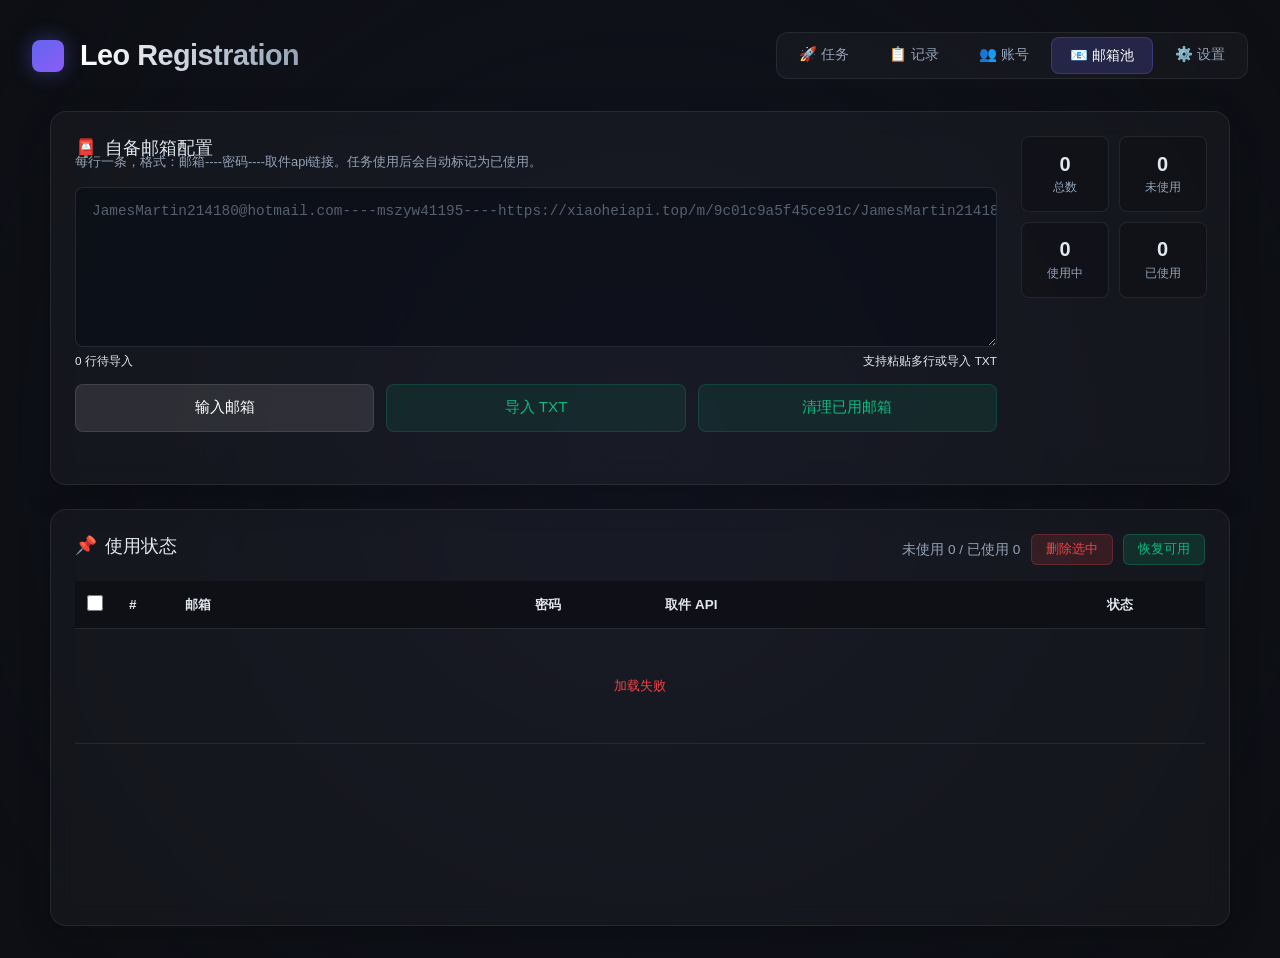
==== static/custom_emails.html @ 6fba9e3c "Initial project import with cloakbrowser mode" ====
<!DOCTYPE html>
<html lang="zh-CN">
<head>
    <meta charset="UTF-8">
    <meta name="viewport" content="width=device-width, initial-scale=1.0">
    <title>自备邮箱池 - Leo 注册枢纽</title>
    <link rel="stylesheet" href="style.css">
</head>
<body>
    <div class="glass-bg"></div>
    <div class="container">
        <header>
            <div class="header-row">
                <div class="logo-box">
                    <div class="logo-icon"></div>
                    <h1>Leo Registration</h1>
                </div>
                <nav class="nav-links">
                    <a href="/" class="nav-link">🚀 任务</a>
                    <a href="/records.html" class="nav-link">📋 记录</a>
                    <a href="/accounts.html" class="nav-link">👥 账号</a>
                    <a href="/custom_emails.html" class="nav-link active">📧 邮箱池</a>
                    <a href="/settings.html" class="nav-link">⚙️ 设置</a>
                </nav>
            </div>
        </header>

        <div class="custom-email-shell">
            <section class="custom-email-config glass-card">
                <div class="custom-email-config-main">
                    <h2><span class="icon">📮</span> 自备邮箱配置</h2>
                    <p class="card-desc">每行一条，格式：邮箱----密码----取件api链接。任务使用后会自动标记为已使用。</p>
                    <textarea id="custom-email-text" rows="6" spellcheck="false" placeholder="JamesMartin214180@hotmail.com----mszyw41195----https://xiaoheiapi.top/m/9c01c9a5f45ce91c/JamesMartin214180%40hotmail.com"></textarea>
                    <div class="custom-email-input-meta">
                        <span id="custom-email-line-count">0 行待导入</span>
                        <span>支持粘贴多行或导入 TXT</span>
                    </div>
                    <div class="custom-email-actions">
                        <button class="btn primary" id="import-custom-email-btn">输入邮箱</button>
                        <button class="btn secondary" id="import-txt-btn">导入 TXT</button>
                        <button class="btn secondary" id="clear-used-email-btn">清理已用邮箱</button>
                        <input type="file" id="custom-email-file" accept=".txt,.csv" style="display:none;">
                    </div>
                    <div class="status-msg" id="custom-email-status"></div>
                </div>
                <div class="custom-email-stats">
                    <div class="email-stat-card">
                        <strong id="stat-total-emails">0</strong>
                        <span>总数</span>
                    </div>
                    <div class="email-stat-card">
                        <strong id="stat-available-emails">0</strong>
                        <span>未使用</span>
                    </div>
                    <div class="email-stat-card">
                        <strong id="stat-claimed-emails">0</strong>
                        <span>使用中</span>
                    </div>
                    <div class="email-stat-card">
                        <strong id="stat-used-emails">0</strong>
                        <span>已使用</span>
                    </div>
                </div>
            </section>

            <section class="custom-email-table-card glass-card">
                <div class="custom-email-table-header">
                    <h2><span class="icon">📌</span> 使用状态</h2>
                    <div class="custom-email-table-actions">
                        <span id="custom-email-summary">未使用 0 / 已使用 0</span>
                        <button class="btn-sm danger" id="delete-custom-email-btn">删除选中</button>
                        <button class="btn-sm success" id="reset-custom-email-btn">恢复可用</button>
                    </div>
                </div>
                <div class="custom-email-table-wrap">
                    <table class="custom-email-table">
                        <thead>
                            <tr>
                                <th><input type="checkbox" id="select-all-custom-emails"></th>
                                <th>#</th>
                                <th>邮箱</th>
                                <th>密码</th>
                                <th>取件 API</th>
                                <th>状态</th>
                            </tr>
                        </thead>
                        <tbody id="custom-email-table-body">
                            <tr><td colspan="6" class="table-empty">暂无自备邮箱</td></tr>
                        </tbody>
                    </table>
                </div>
            </section>
        </div>
    </div>

    <script>
    document.addEventListener("DOMContentLoaded", () => {
        const importBtn = document.getElementById("import-custom-email-btn");
        const importTxtBtn = document.getElementById("import-txt-btn");
        const clearUsedBtn = document.getElementById("clear-used-email-btn");
        const fileInput = document.getElementById("custom-email-file");
        const emailText = document.getElementById("custom-email-text");
        const statusEl = document.getElementById("custom-email-status");
        const tableBody = document.getElementById("custom-email-table-body");
        const summaryEl = document.getElementById("custom-email-summary");
        const selectAll = document.getElementById("select-all-custom-emails");
        const resetBtn = document.getElementById("reset-custom-email-btn");
        const deleteBtn = document.getElementById("delete-custom-email-btn");
        const statTotal = document.getElementById("stat-total-emails");
        const statAvailable = document.getElementById("stat-available-emails");
        const statClaimed = document.getElementById("stat-claimed-emails");
        const statUsed = document.getElementById("stat-used-emails");
        const lineCountEl = document.getElementById("custom-email-line-count");
        let currentEmails = [];

        function showStatus(msg, ok) {
            statusEl.style.color = ok ? "var(--success)" : "var(--danger)";
            statusEl.textContent = msg;
        }

        function selectedIds() {
            return Array.from(tableBody.querySelectorAll(".custom-email-cb:checked")).map(cb => cb.value);
        }

        function updateBatchState() {
            const ids = selectedIds();
            const hasSelection = ids.length > 0;
            resetBtn.style.opacity = hasSelection ? 1 : 0.4;
            deleteBtn.style.opacity = hasSelection ? 1 : 0.4;
        }

        function updateInputMeta() {
            const count = emailText.value.split(/\r?\n/).map(line => line.trim()).filter(Boolean).length;
            lineCountEl.textContent = `${count} 行待导入`;
        }

        function statusBadge(item) {
            if (item.status === "used") return '<span class="badge stopped">已使用</span>';
            if (item.status === "claimed") return '<span class="badge pending">使用中</span>';
            return '<span class="badge completed">可用</span>';
        }

        function maskUrl(url) {
            if (!url) return "";
            if (url.length <= 64) return url;
            return `${url.slice(0, 36)}...${url.slice(-18)}`;
        }

        function renderList() {
            const counts = currentEmails.reduce((acc, item) => {
                acc.total += 1;
                if (item.status === "used") acc.used += 1;
                else if (item.status === "claimed") acc.claimed += 1;
                else acc.available += 1;
                return acc;
            }, {total: 0, available: 0, claimed: 0, used: 0});
            statTotal.textContent = counts.total;
            statAvailable.textContent = counts.available;
            statClaimed.textContent = counts.claimed;
            statUsed.textContent = counts.used;
            summaryEl.textContent = `未使用 ${counts.available} / 使用中 ${counts.claimed} / 已使用 ${counts.used}`;
            selectAll.checked = false;
            if (!currentEmails.length) {
                tableBody.innerHTML = '<tr><td colspan="6" class="table-empty">暂无自备邮箱</td></tr>';
                updateBatchState();
                return;
            }
            tableBody.innerHTML = currentEmails.map((item, index) => `
                <tr class="${item.status === "used" ? "is-used" : item.status === "claimed" ? "is-claimed" : ""}">
                    <td><input type="checkbox" class="custom-email-cb" value="${item.id}"></td>
                    <td>${index + 1}</td>
                    <td class="email-cell">${item.email}</td>
                    <td class="password-cell">${item.password_mask || "********"}</td>
                    <td class="api-cell" title="${item.api_url || ""}">${maskUrl(item.api_url)}</td>
                    <td>${statusBadge(item)}</td>
                </tr>
            `).join("");
            updateBatchState();
        }

        function loadEmails() {
            fetch("/api/custom-emails")
                .then(r => r.json())
                .then(data => {
                    currentEmails = data.emails || [];
                    renderList();
                })
                .catch(() => {
                    tableBody.innerHTML = '<tr><td colspan="6" class="table-empty" style="color:var(--danger);">加载失败</td></tr>';
                });
        }

        async function importText(text) {
            const r = await fetch("/api/custom-emails/import", {
                method: "POST",
                headers: {"Content-Type": "application/json"},
                body: JSON.stringify({text})
            });
            const data = await r.json();
            if (!r.ok) throw new Error(data.detail || "导入失败");
            return data;
        }

        importTxtBtn.addEventListener("click", () => fileInput.click());

        fileInput.addEventListener("change", async () => {
            const file = fileInput.files && fileInput.files[0];
            if (!file) return;
            try {
                emailText.value = await file.text();
                updateInputMeta();
                showStatus(`已读取 ${file.name}，确认后点击导入邮箱池`, true);
            } catch (err) {
                showStatus("读取 TXT 失败", false);
            } finally {
                fileInput.value = "";
            }
        });

        importBtn.addEventListener("click", async () => {
            const text = emailText.value.trim();
            if (!text) {
                showStatus("请先粘贴邮箱列表", false);
                emailText.focus();
                return;
            }
            importBtn.disabled = true;
            importBtn.textContent = "导入中...";
            try {
                const data = await importText(text);
                showStatus(`导入完成：新增 ${data.added}，更新 ${data.updated}，当前可用 ${data.available}`, true);
                emailText.value = "";
                updateInputMeta();
                loadEmails();
            } catch (err) {
                showStatus(err.message || "导入失败", false);
            } finally {
                importBtn.disabled = false;
                importBtn.textContent = "输入邮箱";
            }
        });

        tableBody.addEventListener("change", (e) => {
            if (e.target.classList.contains("custom-email-cb")) updateBatchState();
        });

        selectAll.addEventListener("change", () => {
            tableBody.querySelectorAll(".custom-email-cb").forEach(cb => cb.checked = selectAll.checked);
            updateBatchState();
        });

        async function batch(action) {
            const ids = selectedIds();
            if (!ids.length) return;
            if (action === "delete" && !confirm(`确认删除 ${ids.length} 个邮箱？`)) return;
            const r = await fetch("/api/custom-emails/batch", {
                method: "POST",
                headers: {"Content-Type": "application/json"},
                body: JSON.stringify({ids, action})
            });
            if (r.ok) loadEmails();
        }

        resetBtn.addEventListener("click", () => batch("reset"));
        deleteBtn.addEventListener("click", () => batch("delete"));
        emailText.addEventListener("input", updateInputMeta);
        clearUsedBtn.addEventListener("click", async () => {
            const ids = currentEmails.filter(item => item.status === "used").map(item => item.id);
            if (!ids.length) {
                showStatus("没有已使用邮箱需要清理", true);
                return;
            }
            if (!confirm(`确认清理 ${ids.length} 个已使用邮箱？`)) return;
            const r = await fetch("/api/custom-emails/batch", {
                method: "POST",
                headers: {"Content-Type": "application/json"},
                body: JSON.stringify({ids, action: "delete"})
            });
            if (r.ok) {
                showStatus(`已清理 ${ids.length} 个已使用邮箱`, true);
                loadEmails();
            }
        });

        updateInputMeta();
        loadEmails();
        setInterval(loadEmails, 10000);
    });
    </script>
</body>
</html>
---- static/style.css ----
:root {
    --bg-color: #0d0f14;
    --text-primary: #e2e8f0;
    --text-secondary: #94a3b8;
    --card-bg: rgba(255, 255, 255, 0.03);
    --card-border: rgba(255, 255, 255, 0.08);
    --primary-color: #6366f1;
    --primary-hover: #4f46e5;
    --accent: #8b5cf6;
    --terminal-bg: #090a0f;
    --success: #10b981;
    --danger: #ef4444;
    --warning: #f59e0b;
}

* {
    box-sizing: border-box;
    margin: 0;
    padding: 0;
    font-family: 'Inter', -apple-system, BlinkMacSystemFont, "Segoe UI", Roboto, sans-serif;
}

body {
    background-color: var(--bg-color);
    color: var(--text-primary);
    min-height: 100vh;
    position: relative;
    overflow-x: hidden;
}

.glass-bg {
    position: fixed;
    top: -50%;
    left: -50%;
    width: 200%;
    height: 200%;
    background: radial-gradient(circle at 50% 50%, rgba(99, 102, 241, 0.05) 0%, rgba(13, 15, 20, 1) 50%);
    z-index: -1;
    pointer-events: none;
}

.container {
    max-width: 1400px;
    margin: 0 auto;
    padding: 2rem;
}

/* ─── Header ─── */
header {
    margin-bottom: 2rem;
}

.header-row {
    display: flex;
    align-items: center;
    justify-content: space-between;
}

.logo-box {
    display: flex;
    align-items: center;
    gap: 1rem;
}

.logo-icon {
    width: 32px;
    height: 32px;
    background: linear-gradient(135deg, var(--primary-color), var(--accent));
    border-radius: 8px;
    box-shadow: 0 0 20px rgba(99, 102, 241, 0.4);
}

h1 {
    font-size: 1.8rem;
    font-weight: 600;
    letter-spacing: -0.5px;
    background: linear-gradient(to right, #fff, #94a3b8);
    -webkit-background-clip: text;
    -webkit-text-fill-color: transparent;
}

/* ─── Navigation ─── */
.nav-links {
    display: flex;
    gap: 4px;
    background: rgba(255,255,255,0.03);
    border: 1px solid var(--card-border);
    border-radius: 12px;
    padding: 4px;
}

.nav-link {
    text-decoration: none;
    color: var(--text-secondary);
    padding: 8px 18px;
    border-radius: 8px;
    font-size: 0.9rem;
    font-weight: 500;
    transition: all 0.2s;
}

.nav-link:hover {
    color: var(--text-primary);
    background: rgba(255,255,255,0.06);
}

.nav-link.active {
    color: white;
    background: rgba(99, 102, 241, 0.2);
    border: 1px solid rgba(99, 102, 241, 0.3);
}

/* ─── Grid Layout (Home) ─── */
.grid-layout {
    display: grid;
    grid-template-columns: 350px 1fr;
    gap: 1.5rem;
    height: calc(100vh - 120px);
}

.left-col {
    display: flex;
    flex-direction: column;
    gap: 1.5rem;
    overflow-y: auto;
    padding-right: 4px;
}

.right-col {
    display: flex;
    flex-direction: column;
    min-height: 0;
}

/* ─── Settings Layout ─── */
.settings-layout {
    max-width: 600px;
    margin: 0 auto;
    display: flex;
    flex-direction: column;
    gap: 1.5rem;
}

.card-desc {
    color: var(--text-secondary);
    font-size: 0.8rem;
    margin: -0.8rem 0 1rem;
}

/* ─── Records Layout ─── */
.records-layout {
    display: flex;
    flex-direction: column;
    height: calc(100vh - 120px);
}

.records-toolbar {
    display: flex;
    align-items: center;
    justify-content: space-between;
    margin-bottom: 1rem;
    flex-wrap: wrap;
    gap: 0.5rem;
}

.records-toolbar h2 {
    margin-bottom: 0;
}

.toolbar-actions {
    display: flex;
    align-items: center;
    gap: 8px;
}

.checkbox-label {
    display: flex;
    align-items: center;
    gap: 6px;
    font-size: 0.85rem;
    color: var(--text-secondary);
    cursor: pointer;
}

.checkbox-label input[type="checkbox"] {
    width: 16px;
    height: 16px;
    accent-color: var(--primary-color);
}

.btn-sm {
    padding: 6px 14px;
    border-radius: 6px;
    border: none;
    font-size: 0.8rem;
    font-weight: 500;
    cursor: pointer;
    transition: all 0.2s;
}

.btn-sm.primary {
    background: rgba(99,102,241,0.15);
    color: var(--primary-color);
    border: 1px solid rgba(99,102,241,0.25);
}
.btn-sm.primary:hover { background: rgba(99,102,241,0.25); }

.btn-sm.success {
    background: rgba(16,185,129,0.15);
    color: var(--success);
    border: 1px solid rgba(16,185,129,0.25);
}
.btn-sm.success:hover { background: rgba(16,185,129,0.25); }

.btn-sm.danger {
    background: rgba(239,68,68,0.15);
    color: var(--danger);
    border: 1px solid rgba(239,68,68,0.25);
}
.btn-sm.danger:hover { background: rgba(239,68,68,0.25); }

.btn-sm:disabled {
    opacity: 0.4;
    cursor: not-allowed;
}

.records-list {
    flex: 1;
    overflow-y: auto;
    display: flex;
    flex-direction: column;
    gap: 6px;
}

.record-item {
    display: flex;
    align-items: center;
    gap: 12px;
    padding: 12px 14px;
    border-radius: 10px;
    background: rgba(0, 0, 0, 0.25);
    border: 1px solid rgba(255,255,255,0.05);
    transition: border-color 0.2s;
}

.record-item:hover {
    border-color: rgba(255,255,255,0.12);
}

.record-check input[type="checkbox"] {
    width: 16px;
    height: 16px;
    accent-color: var(--primary-color);
    cursor: pointer;
}

.record-info {
    flex: 1;
    display: flex;
    flex-direction: column;
    gap: 3px;
}

.record-main {
    display: flex;
    align-items: center;
    gap: 10px;
}

.record-meta {
    font-size: 0.75rem;
    color: var(--text-secondary);
}

.record-meta .ok { color: var(--success); font-weight: 600; }
.record-meta .fail { color: var(--danger); font-weight: 600; }

/* ─── Glassmorphism Cards ─── */
.glass-card {
    background: var(--card-bg);
    border: 1px solid var(--card-border);
    border-radius: 16px;
    padding: 1.5rem;
    backdrop-filter: blur(12px);
    -webkit-backdrop-filter: blur(12px);
    box-shadow: 0 8px 32px 0 rgba(0, 0, 0, 0.2);
    transition: transform 0.2s ease, box-shadow 0.2s ease;
}

.glass-card:hover {
    border-color: rgba(255, 255, 255, 0.12);
}

.glass-card h2 {
    font-size: 1.1rem;
    font-weight: 500;
    margin-bottom: 1.2rem;
    display: flex;
    align-items: center;
    gap: 0.5rem;
}

.view-all {
    margin-left: auto;
    font-size: 0.75rem;
    color: var(--primary-color);
    text-decoration: none;
    font-weight: 400;
}
.view-all:hover { text-decoration: underline; }

/* ─── Queue Stats ─── */
.queue-stats {
    display: grid;
    grid-template-columns: repeat(4, 1fr);
    gap: 8px;
}

.stat-item {
    text-align: center;
    padding: 10px 0;
    border-radius: 10px;
    background: rgba(0,0,0,0.2);
}

.stat-value {
    display: block;
    font-size: 1.6rem;
    font-weight: 700;
    color: var(--text-primary);
}

.stat-label {
    font-size: 0.7rem;
    color: var(--text-secondary);
    text-transform: uppercase;
    letter-spacing: 0.5px;
}

.running-pulse {
    color: var(--primary-color) !important;
    animation: pulse-badge 1.5s infinite;
}

/* ─── Forms ─── */
.form-group {
    display: flex;
    flex-direction: column;
    gap: 0.4rem;
    margin-bottom: 1rem;
}

label {
    font-size: 0.85rem;
    color: var(--text-secondary);
}

input,
select,
textarea {
    background: rgba(0, 0, 0, 0.2);
    border: 1px solid var(--card-border);
    border-radius: 8px;
    padding: 0.75rem 1rem;
    color: var(--text-primary);
    font-size: 0.9rem;
    outline: none;
    transition: border-color 0.2s;
}

textarea {
    resize: vertical;
    min-height: 120px;
    line-height: 1.45;
}

select {
    appearance: none;
    cursor: pointer;
    background-image: linear-gradient(45deg, transparent 50%, var(--text-secondary) 50%), linear-gradient(135deg, var(--text-secondary) 50%, transparent 50%);
    background-position: calc(100% - 18px) calc(50% - 3px), calc(100% - 12px) calc(50% - 3px);
    background-size: 6px 6px, 6px 6px;
    background-repeat: no-repeat;
}

select option {
    background: #111827;
    color: var(--text-primary);
}

input:focus,
select:focus,
textarea:focus {
    border-color: var(--primary-color);
    box-shadow: 0 0 0 2px rgba(99, 102, 241, 0.2);
}

.mini-hint {
    color: var(--text-dim);
    font-size: 0.75rem;
    line-height: 1.35;
}

.proxy-toggle-row {
    display: flex;
    align-items: center;
    gap: 10px;
    margin-bottom: 1rem;
    color: var(--text-primary);
    cursor: pointer;
}

.proxy-toggle-row input[type="checkbox"] {
    width: 18px;
    height: 18px;
    accent-color: var(--primary-color);
}

.status-msg {
    min-height: 20px;
    margin-top: 10px;
    font-size: 0.85rem;
}

/* ─── Buttons ─── */
.btn {
    width: 100%;
    padding: 0.75rem;
    border-radius: 8px;
    border: none;
    font-size: 0.95rem;
    font-weight: 500;
    cursor: pointer;
    transition: all 0.2s;
    display: flex;
    align-items: center;
    justify-content: center;
    gap: 0.5rem;
}

.btn.primary {
    background: rgba(255,255,255,0.1);
    color: white;
    border: 1px solid rgba(255,255,255,0.1);
}
.btn.primary:hover { background: rgba(255,255,255,0.15); }

.btn.action {
    background: linear-gradient(135deg, var(--primary-color), var(--accent));
    color: white;
    box-shadow: 0 4px 15px rgba(99, 102, 241, 0.3);
}
.btn.action:hover {
    box-shadow: 0 6px 20px rgba(99, 102, 241, 0.5);
    transform: translateY(-1px);
}

.btn.secondary {
    background: rgba(16, 185, 129, 0.1);
    color: var(--success);
    border: 1px solid rgba(16, 185, 129, 0.2);
}
.btn.secondary:hover { background: rgba(16, 185, 129, 0.2); }

.btn:disabled {
    opacity: 0.5;
    cursor: not-allowed;
    transform: none !important;
}

/* ─── Task List (Home mini) ─── */
.task-list {
    flex: 1;
    overflow-y: auto;
    display: flex;
    flex-direction: column;
    gap: 8px;
}

.empty-hint {
    color: var(--text-secondary);
    text-align: center;
    padding: 1.5rem 0;
    font-size: 0.9rem;
}

.task-item {
    display: flex;
    align-items: center;
    justify-content: space-between;
    padding: 10px 14px;
    border-radius: 10px;
    background: rgba(0, 0, 0, 0.25);
    border: 1px solid rgba(255,255,255,0.05);
    transition: border-color 0.2s;
}

.task-item:hover { border-color: rgba(255,255,255,0.12); }

.task-item.active-task {
    border-color: var(--primary-color);
    background: rgba(99, 102, 241, 0.1);
}

.task-item .task-left {
    display: flex;
    flex-direction: column;
    gap: 2px;
}

.task-item .task-id,
.record-main .task-id {
    font-size: 0.9rem;
    font-weight: 500;
}

.task-item .task-meta {
    font-size: 0.75rem;
    color: var(--text-secondary);
}

.task-item .task-right {
    display: flex;
    align-items: center;
    gap: 8px;
}

.task-item .task-counts {
    font-size: 0.75rem;
    color: var(--text-secondary);
    text-align: right;
}

.task-item .task-counts .ok { color: var(--success); font-weight: 600; }
.task-item .task-counts .fail { color: var(--danger); font-weight: 600; }

.badge {
    display: inline-block;
    padding: 3px 10px;
    border-radius: 20px;
    font-size: 0.7rem;
    font-weight: 600;
    text-transform: uppercase;
    letter-spacing: 0.5px;
}

.badge.running {
    background: rgba(99, 102, 241, 0.15);
    color: var(--primary-color);
    border: 1px solid rgba(99, 102, 241, 0.3);
    animation: pulse-badge 1.5s infinite;
}

.badge.completed {
    background: rgba(16, 185, 129, 0.15);
    color: var(--success);
    border: 1px solid rgba(16, 185, 129, 0.25);
}

.badge.pending {
    background: rgba(245, 158, 11, 0.15);
    color: var(--warning);
    border: 1px solid rgba(245, 158, 11, 0.25);
}

.badge.stopping {
    background: rgba(245, 158, 11, 0.15);
    color: var(--warning);
    border: 1px solid rgba(245, 158, 11, 0.25);
    animation: pulse-badge 1.5s infinite;
}

.badge.stopped {
    background: rgba(239, 68, 68, 0.1);
    color: #f87171;
    border: 1px solid rgba(239, 68, 68, 0.2);
}

@keyframes pulse-badge {
    0%, 100% { opacity: 1; }
    50% { opacity: 0.5; }
}

/* ─── Terminal ─── */
.terminal-card {
    flex: 1;
    display: flex;
    flex-direction: column;
    padding: 0;
    overflow: hidden;
    min-height: 0;
}

.terminal-card.fullscreen {
    position: fixed;
    top: 2rem;
    left: 2rem;
    right: 2rem;
    bottom: 2rem;
    z-index: 1000;
}

.terminal-header {
    background: rgba(0,0,0,0.3);
    padding: 0.75rem 1rem;
    display: flex;
    align-items: center;
    border-bottom: 1px solid var(--card-border);
}

.circles {
    display: flex;
    gap: 6px;
    margin-right: 1rem;
}

.circle {
    width: 12px;
    height: 12px;
    border-radius: 50%;
}
.circle.red { background: #ff5f56; }
.circle.yellow { background: #ffbd2e; }
.circle.green { background: #27c93f; }

.terminal-title {
    font-size: 0.85rem;
    color: var(--text-secondary);
    font-family: monospace;
}

.terminal-body {
    flex: 1;
    background: var(--terminal-bg);
    padding: 1rem;
    overflow-y: auto;
    font-family: 'Consolas', 'Courier New', monospace;
    font-size: 0.85rem;
    line-height: 1.5;
    color: #a8b2c4;
}

.log-line {
    margin-bottom: 0.2rem;
    word-break: break-all;
}

.log-line.sys { color: var(--text-secondary); font-style: italic; }
.log-line.success { color: var(--success); }
.log-line.error { color: var(--danger); }
.log-line.info { color: #60a5fa; }

.status-msg {
    margin-top: 0.5rem;
    font-size: 0.8rem;
    text-align: center;
    color: var(--success);
}

/* ─── Toggle Switch ─── */
.toggle-row {
    display: flex;
    align-items: center;
    justify-content: space-between;
    margin-bottom: 1rem;
    padding: 8px 0;
}

.toggle-label {
    font-size: 0.85rem;
    color: var(--text-secondary);
}

.switch {
    position: relative;
    display: inline-block;
    width: 44px;
    height: 24px;
}

.switch input {
    opacity: 0;
    width: 0;
    height: 0;
}

.slider {
    position: absolute;
    cursor: pointer;
    inset: 0;
    background: rgba(255,255,255,0.1);
    border-radius: 24px;
    border: 1px solid rgba(255,255,255,0.1);
    transition: 0.3s;
}

.slider::before {
    content: "";
    position: absolute;
    height: 18px;
    width: 18px;
    left: 2px;
    bottom: 2px;
    background: var(--text-secondary);
    border-radius: 50%;
    transition: 0.3s;
}

.switch input:checked + .slider {
    background: rgba(99, 102, 241, 0.3);
    border-color: rgba(99, 102, 241, 0.5);
}

.switch input:checked + .slider::before {
    transform: translateX(20px);
    background: var(--primary-color);
    box-shadow: 0 0 8px rgba(99, 102, 241, 0.5);
}

/* ─── Accounts Layout ─── */
.accounts-layout {
    display: grid;
    grid-template-columns: 380px 1fr;
    gap: 1.5rem;
    height: calc(100vh - 120px);
}

@media (max-width: 900px) {
    .accounts-layout {
        grid-template-columns: 1fr;
        height: auto;
    }

    .custom-email-config {
        grid-template-columns: 1fr;
    }

    .custom-email-actions {
        grid-template-columns: 1fr;
    }

    .custom-email-stats {
        grid-template-columns: repeat(2, minmax(0, 1fr));
    }

    .custom-email-table-header {
        align-items: flex-start;
        flex-direction: column;
    }

    .custom-email-table-actions {
        width: 100%;
        flex-wrap: wrap;
    }

    .custom-email-table-wrap {
        max-height: none;
    }
}

#add-account-card textarea:focus {
    border-color: var(--primary-color);
    box-shadow: 0 0 0 2px rgba(99, 102, 241, 0.2);
}

.accounts-list {
    flex: 1;
    overflow-y: auto;
    display: flex;
    flex-direction: column;
    gap: 8px;
}

/* ─── Custom Email Pool ─── */
.custom-email-shell {
    max-width: 1180px;
    margin: 0 auto;
    display: flex;
    flex-direction: column;
    gap: 1.5rem;
}

.custom-email-config,
.custom-email-table-card {
    padding: 1.5rem;
}

.custom-email-config {
    display: grid;
    grid-template-columns: minmax(620px, 1fr) 184px;
    gap: 1.5rem;
    align-items: start;
}

.custom-email-config-main {
    min-width: 0;
}

.custom-email-config-main h2,
.custom-email-table-header h2 {
    margin-bottom: 0.45rem;
}

.custom-email-config-main #custom-email-text {
    width: 100%;
    min-height: 156px;
    display: block;
    resize: vertical;
    font-family: Consolas, "SFMono-Regular", monospace;
    line-height: 1.55;
    color: #cbd5e1;
    background: rgba(4, 8, 17, 0.42);
    border-color: rgba(148, 163, 184, 0.18);
    overflow: auto;
    white-space: pre;
}

.custom-email-config-main #custom-email-text::placeholder {
    color: rgba(148, 163, 184, 0.55);
}

.custom-email-input-meta {
    display: flex;
    justify-content: space-between;
    gap: 1rem;
    margin-top: 0.45rem;
    color: var(--text-dim);
    font-size: 0.74rem;
}

.custom-email-actions {
    display: grid;
    grid-template-columns: repeat(3, minmax(0, 1fr));
    gap: 0.75rem;
    margin-top: 0.85rem;
}

.custom-email-actions .btn {
    min-height: 48px;
}

.custom-email-stats {
    display: grid;
    grid-template-columns: repeat(2, 88px);
    gap: 0.6rem;
}

.email-stat-card {
    min-height: 76px;
    padding: 0.8rem 0.6rem;
    border: 1px solid var(--card-border);
    border-radius: 8px;
    background: rgba(0, 0, 0, 0.18);
    display: flex;
    flex-direction: column;
    align-items: center;
    justify-content: center;
}

.email-stat-card strong {
    color: var(--text-primary);
    font-size: 1.25rem;
    line-height: 1.1;
}

.email-stat-card span {
    color: var(--text-secondary);
    font-size: 0.72rem;
    margin-top: 0.35rem;
}

.custom-email-table-header {
    display: flex;
    align-items: center;
    justify-content: space-between;
    gap: 1rem;
    margin-bottom: 1rem;
}

.custom-email-table-actions {
    display: flex;
    align-items: center;
    gap: 0.65rem;
    color: var(--text-secondary);
    font-size: 0.85rem;
}

.custom-email-table-wrap {
    overflow: auto;
    max-height: calc(100vh - 390px);
    min-height: 320px;
}

.custom-email-table {
    width: 100%;
    border-collapse: collapse;
    table-layout: fixed;
}

.custom-email-table th,
.custom-email-table td {
    padding: 0.88rem 0.75rem;
    border-bottom: 1px solid var(--card-border);
    text-align: left;
    vertical-align: middle;
    color: var(--text-secondary);
    font-size: 0.84rem;
}

.custom-email-table th {
    color: var(--text-primary);
    font-weight: 600;
    background: rgba(13, 15, 20, 0.78);
    position: sticky;
    top: 0;
    z-index: 1;
}

.custom-email-table th:nth-child(1),
.custom-email-table td:nth-child(1) { width: 42px; }
.custom-email-table th:nth-child(2),
.custom-email-table td:nth-child(2) { width: 56px; }
.custom-email-table th:nth-child(3),
.custom-email-table td:nth-child(3) { width: 31%; }
.custom-email-table th:nth-child(4),
.custom-email-table td:nth-child(4) { width: 130px; }
.custom-email-table th:nth-child(6),
.custom-email-table td:nth-child(6) { width: 110px; }

.custom-email-table input[type="checkbox"] {
    width: 16px;
    height: 16px;
    accent-color: var(--accent);
    cursor: pointer;
}

.custom-email-table .email-cell {
    color: #a8b7ca;
    overflow-wrap: anywhere;
}

.custom-email-table .password-cell {
    color: #94a3b8;
    letter-spacing: 0.02em;
}

.custom-email-table .api-cell {
    font-family: Consolas, "SFMono-Regular", monospace;
    color: #9aa8bd;
    overflow-wrap: anywhere;
}

.custom-email-table tr.is-used td {
    color: #667085;
}

.custom-email-table tr.is-claimed td {
    color: #9ca3af;
    background: rgba(245, 158, 11, 0.04);
}

.custom-email-table .table-empty {
    text-align: center;
    padding: 3rem 1rem;
    color: var(--text-secondary);
}

.account-item {
    display: flex;
    align-items: flex-start;
    justify-content: space-between;
    padding: 14px 16px;
    border-radius: 12px;
    background: rgba(0, 0, 0, 0.25);
    border: 1px solid rgba(255,255,255,0.05);
    transition: border-color 0.2s, background 0.2s;
    gap: 12px;
}

.account-item:hover {
    border-color: rgba(255,255,255,0.12);
    background: rgba(0, 0, 0, 0.35);
}

.account-left {
    flex: 1;
    display: flex;
    flex-direction: column;
    gap: 4px;
    min-width: 0;
}

.account-main-row {
    display: flex;
    align-items: center;
    gap: 8px;
}

.account-status-dot {
    width: 8px;
    height: 8px;
    border-radius: 50%;
    flex-shrink: 0;
}

.account-status-dot.active-dot {
    background: var(--success);
    box-shadow: 0 0 6px rgba(16, 185, 129, 0.5);
}

.account-status-dot.inactive-dot {
    background: var(--text-secondary);
    opacity: 0.5;
}

.account-name {
    font-size: 0.95rem;
    font-weight: 600;
    color: var(--text-primary);
}

.account-email {
    font-size: 0.8rem;
    color: var(--text-secondary);
    opacity: 0.7;
}

.account-meta {
    font-size: 0.75rem;
    color: var(--text-secondary);
}

.account-meta .ok { color: var(--success); font-weight: 600; }

.invite-url-preview {
    color: var(--primary-color);
    opacity: 0.7;
    font-size: 0.7rem;
    cursor: help;
}

.account-notes {
    font-size: 0.75rem;
    color: var(--text-secondary);
    opacity: 0.6;
    font-style: italic;
    margin-top: 2px;
    white-space: nowrap;
    overflow: hidden;
    text-overflow: ellipsis;
    max-width: 400px;
}

.account-right {
    display: flex;
    align-items: center;
    gap: 6px;
    flex-shrink: 0;
}

.account-summary {
    display: flex;
    align-items: center;
}

/* ─── Modal Overlay ─── */
.modal-overlay {
    position: fixed;
    top: 0;
    left: 0;
    right: 0;
    bottom: 0;
    background: rgba(0, 0, 0, 0.7);
    backdrop-filter: blur(6px);
    -webkit-backdrop-filter: blur(6px);
    z-index: 1000;
    display: flex;
    align-items: center;
    justify-content: center;
    animation: fadeIn 0.2s ease;
}

@keyframes fadeIn {
    from { opacity: 0; }
    to { opacity: 1; }
}

.modal-content {
    width: 90%;
    max-width: 700px;
    max-height: 80vh;
    display: flex;
    flex-direction: column;
    animation: slideUp 0.25s ease;
}

@keyframes slideUp {
    from { transform: translateY(20px); opacity: 0; }
    to { transform: translateY(0); opacity: 1; }
}

.modal-header {
    display: flex;
    align-items: center;
    justify-content: space-between;
    margin-bottom: 1rem;
}

.modal-header h2 {
    margin-bottom: 0;
}

.modal-close {
    background: none;
    border: none;
    color: var(--text-secondary);
    font-size: 1.5rem;
    cursor: pointer;
    padding: 4px 8px;
    border-radius: 6px;
    transition: all 0.2s;
    line-height: 1;
}

.modal-close:hover {
    color: var(--text-primary);
    background: rgba(255,255,255,0.1);
}

.modal-stats {
    margin-bottom: 1rem;
}

.modal-stat-row {
    display: flex;
    gap: 12px;
}

.modal-stat-item {
    flex: 1;
    text-align: center;
    padding: 10px;
    border-radius: 10px;
    background: rgba(0,0,0,0.3);
}

.invitee-search-row {
    display: flex;
    gap: 10px;
    margin-bottom: 1rem;
}

.invitee-list {
    flex: 1;
    overflow-y: auto;
    display: flex;
    flex-direction: column;
    gap: 4px;
    max-height: 400px;
}

.invitee-item {
    display: flex;
    align-items: center;
    gap: 10px;
    padding: 8px 12px;
    border-radius: 8px;
    background: rgba(0,0,0,0.2);
    border: 1px solid rgba(255,255,255,0.04);
    transition: border-color 0.15s;
}

.invitee-item:hover {
    border-color: rgba(255,255,255,0.1);
}

.invitee-index {
    font-size: 0.7rem;
    color: var(--text-secondary);
    opacity: 0.5;
    min-width: 24px;
    text-align: center;
}

.invitee-info {
    flex: 1;
    display: flex;
    flex-direction: column;
    gap: 1px;
    min-width: 0;
}

.invitee-email {
    font-size: 0.85rem;
    font-weight: 500;
    color: var(--text-primary);
    white-space: nowrap;
    overflow: hidden;
    text-overflow: ellipsis;
}

.invitee-meta {
    font-size: 0.7rem;
    color: var(--text-secondary);
}

/* ─── Accordion Styles ─── */
.card-header {
    display: flex;
    justify-content: space-between;
    align-items: center;
    cursor: pointer;
    user-select: none;
    margin-bottom: 0;
}
.card-header h2 {
    margin-bottom: 0;
}
.card-toggle-icon {
    transition: transform 0.3s ease;
    color: var(--text-secondary);
    font-size: 0.9rem;
}
.card-content {
    margin-top: 1.5rem;
    transition: max-height 0.4s ease, opacity 0.4s ease, margin-top 0.4s ease;
    max-height: 1000px;
    opacity: 1;
    overflow: hidden;
}
.card-collapsed .card-content {
    max-height: 0;
    opacity: 0;
    margin-top: 0;
}
.card-collapsed .card-toggle-icon {
    transform: rotate(-90deg);
}

.mini-collapse {
    margin-top: 10px;
    margin-bottom: 1rem;
    border: 1px solid var(--card-border);
    border-radius: 8px;
    background: rgba(0, 0, 0, 0.12);
    overflow: hidden;
}

.mini-collapse-header {
    width: 100%;
    border: 0;
    background: transparent;
    color: var(--text-primary);
    padding: 0.75rem 1rem;
    display: flex;
    align-items: center;
    justify-content: space-between;
    cursor: pointer;
    font-weight: 600;
}

.mini-collapse-summary {
    color: var(--text-dim);
    font-size: 0.78rem;
    font-weight: 500;
}

.mini-collapse-content {
    padding: 0 1rem 1rem;
}

.mini-collapse.is-collapsed .mini-collapse-content {
    display: none;
}

.loop-account-modal-content {
    max-width: 560px;
}

.loop-account-order {
    display: flex;
    flex-direction: column;
    gap: 8px;
    margin: 1rem 0;
    max-height: 52vh;
    overflow-y: auto;
    padding-right: 4px;
}

.loop-account-row {
    display: grid;
    grid-template-columns: auto minmax(0, 1fr) auto;
    align-items: center;
    gap: 10px;
    padding: 10px;
    border: 1px solid var(--card-border);
    border-radius: 8px;
    background: rgba(255, 255, 255, 0.04);
}

.loop-account-name {
    overflow: hidden;
    text-overflow: ellipsis;
    white-space: nowrap;
    font-weight: 600;
}

.loop-account-url {
    margin-top: 2px;
    color: var(--text-dim);
    font-size: 0.72rem;
    overflow: hidden;
    text-overflow: ellipsis;
    white-space: nowrap;
}

.loop-account-actions {
    display: flex;
    gap: 6px;
}

.loop-account-actions .btn-sm {
    padding: 5px 9px;
}

.modal-actions {
    display: flex;
    justify-content: flex-end;
}
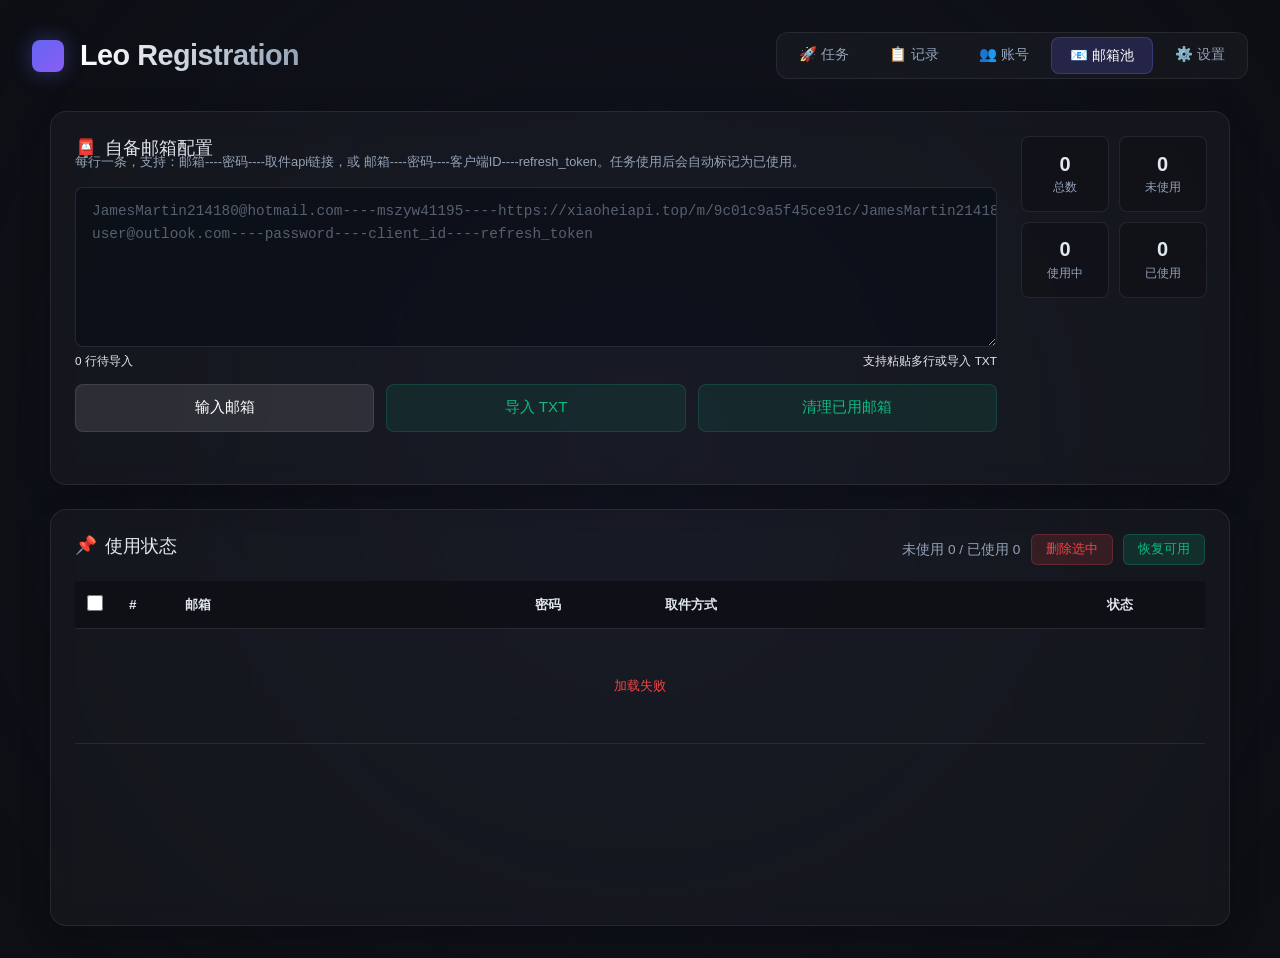
==== commit da2382bf: "Add IMAP OAuth2 email fetching" ====
--- a/static/custom_emails.html
+++ b/static/custom_emails.html
@@ -29,8 +29,8 @@
             <section class="custom-email-config glass-card">
                 <div class="custom-email-config-main">
                     <h2><span class="icon">📮</span> 自备邮箱配置</h2>
-                    <p class="card-desc">每行一条，格式：邮箱----密码----取件api链接。任务使用后会自动标记为已使用。</p>
-                    <textarea id="custom-email-text" rows="6" spellcheck="false" placeholder="JamesMartin214180@hotmail.com----mszyw41195----https://xiaoheiapi.top/m/9c01c9a5f45ce91c/JamesMartin214180%40hotmail.com"></textarea>
+                    <p class="card-desc">每行一条，支持：邮箱----密码----取件api链接，或 邮箱----密码----客户端ID----refresh_token。任务使用后会自动标记为已使用。</p>
+                    <textarea id="custom-email-text" rows="6" spellcheck="false" placeholder="JamesMartin214180@hotmail.com----mszyw41195----https://xiaoheiapi.top/m/9c01c9a5f45ce91c/JamesMartin214180%40hotmail.com&#10;user@outlook.com----password----client_id----refresh_token"></textarea>
                     <div class="custom-email-input-meta">
                         <span id="custom-email-line-count">0 行待导入</span>
                         <span>支持粘贴多行或导入 TXT</span>
@@ -80,7 +80,7 @@
                                 <th>#</th>
                                 <th>邮箱</th>
                                 <th>密码</th>
-                                <th>取件 API</th>
+                                <th>取件方式</th>
                                 <th>状态</th>
                             </tr>
                         </thead>
@@ -146,6 +146,14 @@
             return `${url.slice(0, 36)}...${url.slice(-18)}`;
         }
 
+        function fetchModeLabel(item) {
+            if (item.fetch_mode === "imap_oauth2") {
+                const clientId = item.client_id ? maskUrl(item.client_id) : "client_id";
+                return `IMAP OAuth2 (${clientId})`;
+            }
+            return maskUrl(item.api_url || "");
+        }
+
         function renderList() {
             const counts = currentEmails.reduce((acc, item) => {
                 acc.total += 1;
@@ -171,7 +179,7 @@
                     <td>${index + 1}</td>
                     <td class="email-cell">${item.email}</td>
                     <td class="password-cell">${item.password_mask || "********"}</td>
-                    <td class="api-cell" title="${item.api_url || ""}">${maskUrl(item.api_url)}</td>
+                    <td class="api-cell" title="${item.fetch_mode === "imap_oauth2" ? "IMAP OAuth2 refresh_token 已保存" : (item.api_url || "")}">${fetchModeLabel(item)}</td>
                     <td>${statusBadge(item)}</td>
                 </tr>
             `).join("");
--- a/static/style.css
+++ b/static/style.css
@@ -416,6 +416,126 @@
     accent-color: var(--primary-color);
 }
 
+.token-pool-item {
+    border: 1px solid var(--card-border);
+    border-radius: 14px;
+    background: rgba(255, 255, 255, 0.035);
+    overflow: hidden;
+}
+
+.token-pool-header {
+    display: grid;
+    grid-template-columns: minmax(0, 1fr) auto auto;
+    align-items: center;
+    gap: 12px;
+    padding: 14px;
+    cursor: pointer;
+}
+
+.token-pool-summary {
+    min-width: 0;
+}
+
+.token-pool-title-row {
+    display: flex;
+    align-items: center;
+    gap: 8px;
+    flex-wrap: wrap;
+}
+
+.token-pool-name {
+    color: var(--text-primary);
+    font-weight: 700;
+}
+
+.token-pool-status {
+    color: var(--success);
+    font-size: 12px;
+    white-space: nowrap;
+}
+
+.token-pool-status.disabled {
+    color: var(--text-secondary);
+}
+
+.token-pool-counts {
+    color: var(--text-secondary);
+    font-size: 12px;
+    white-space: nowrap;
+}
+
+.token-pool-url-summary {
+    color: var(--text-secondary);
+    font-size: 12px;
+    margin-top: 4px;
+    overflow: hidden;
+    text-overflow: ellipsis;
+    white-space: nowrap;
+}
+
+.token-pool-enable {
+    display: inline-flex;
+    align-items: center;
+    gap: 8px;
+    margin: 0;
+    color: var(--text-primary);
+    white-space: nowrap;
+    cursor: pointer;
+}
+
+.token-pool-enable input[type="checkbox"] {
+    width: 18px;
+    height: 18px;
+    accent-color: var(--primary-color);
+}
+
+.token-pool-toggle {
+    width: 120px;
+    padding: 0.55rem 0.75rem;
+    white-space: nowrap;
+}
+
+.token-pool-editor {
+    padding: 0 14px 14px;
+}
+
+.token-pool-secret-row {
+    display: flex;
+    align-items: stretch;
+    width: 100%;
+}
+
+.token-pool-secret-row .pool-key {
+    flex: 1;
+    border-top-right-radius: 0;
+    border-bottom-right-radius: 0;
+}
+
+.token-pool-secret-row .toggle-pool-key-btn {
+    width: 88px;
+    padding: 0 14px;
+    border-top-left-radius: 0;
+    border-bottom-left-radius: 0;
+    border-left: 0;
+    white-space: nowrap;
+}
+
+@media (max-width: 560px) {
+    .token-pool-header {
+        grid-template-columns: minmax(0, 1fr);
+        align-items: stretch;
+    }
+
+    .token-pool-enable,
+    .token-pool-toggle {
+        width: 100%;
+    }
+
+    .token-pool-secret-row .toggle-pool-key-btn {
+        width: 76px;
+    }
+}
+
 .status-msg {
     min-height: 20px;
     margin-top: 10px;
